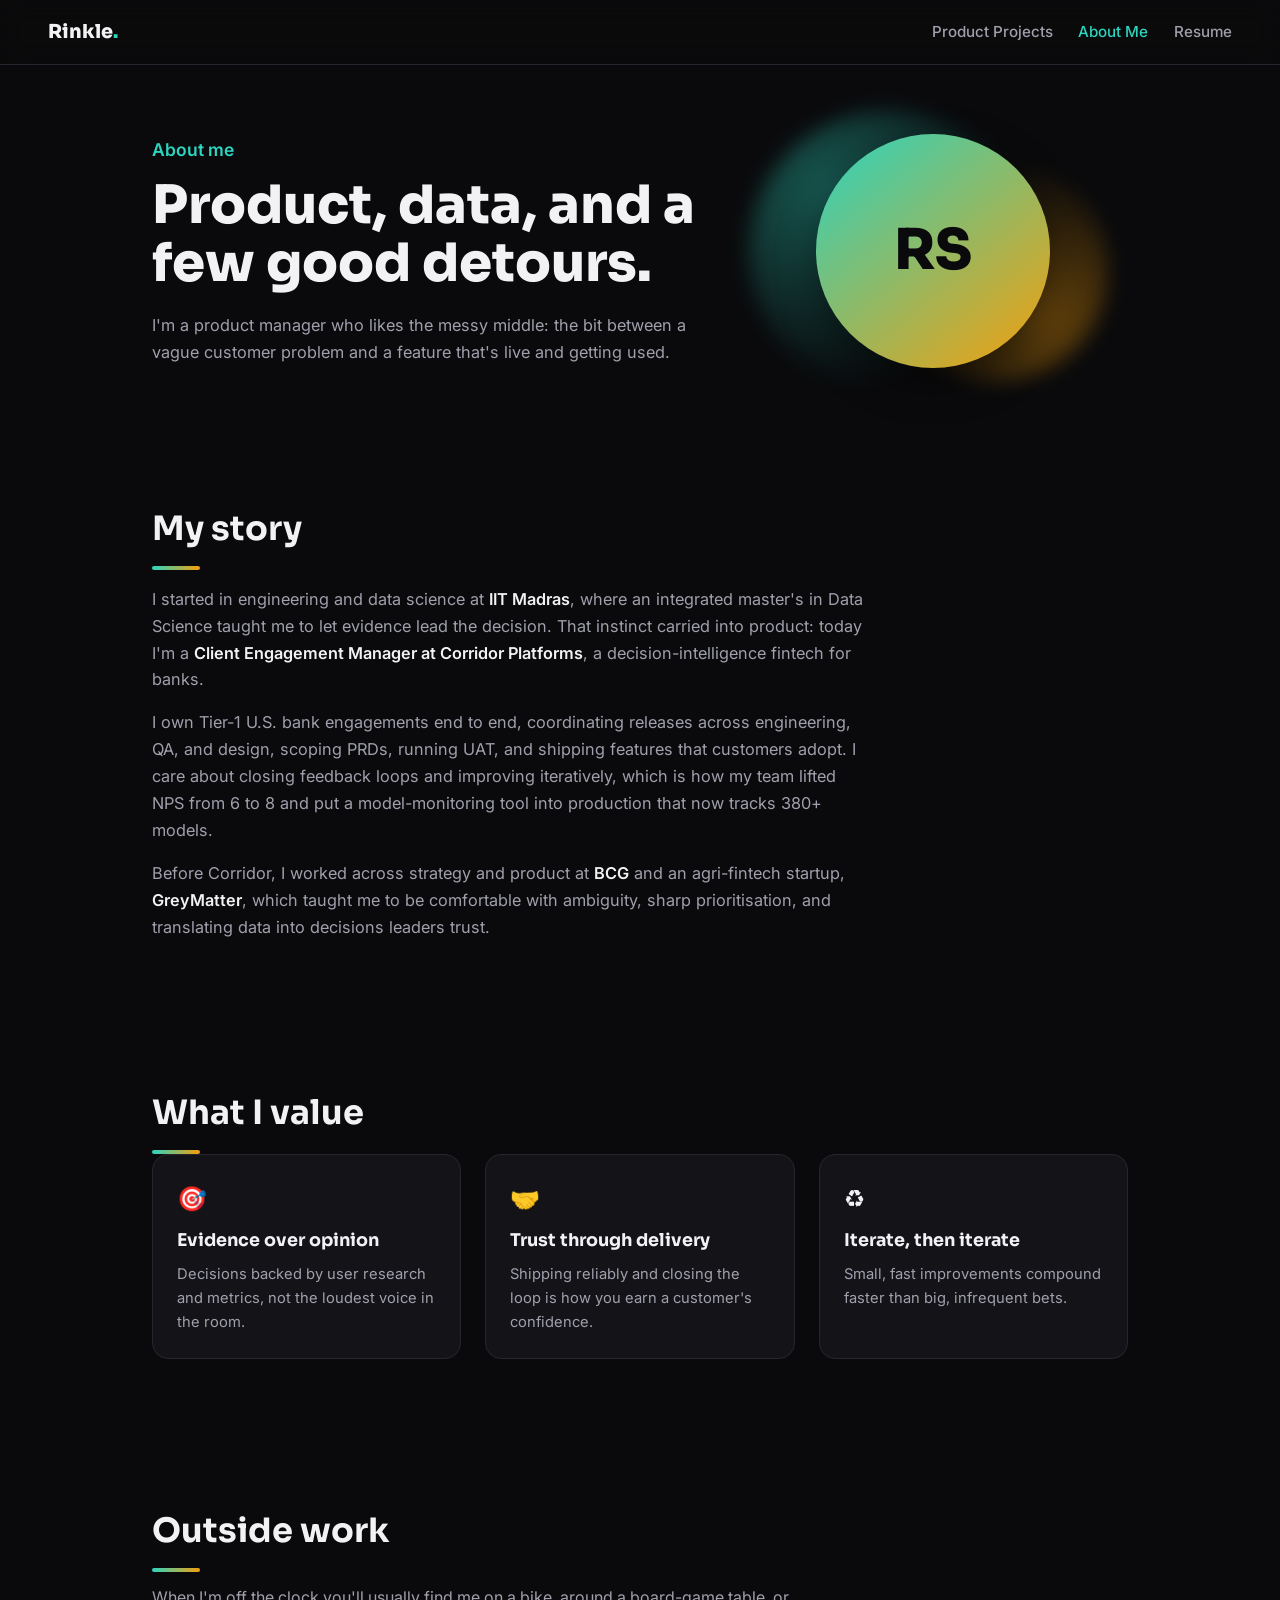
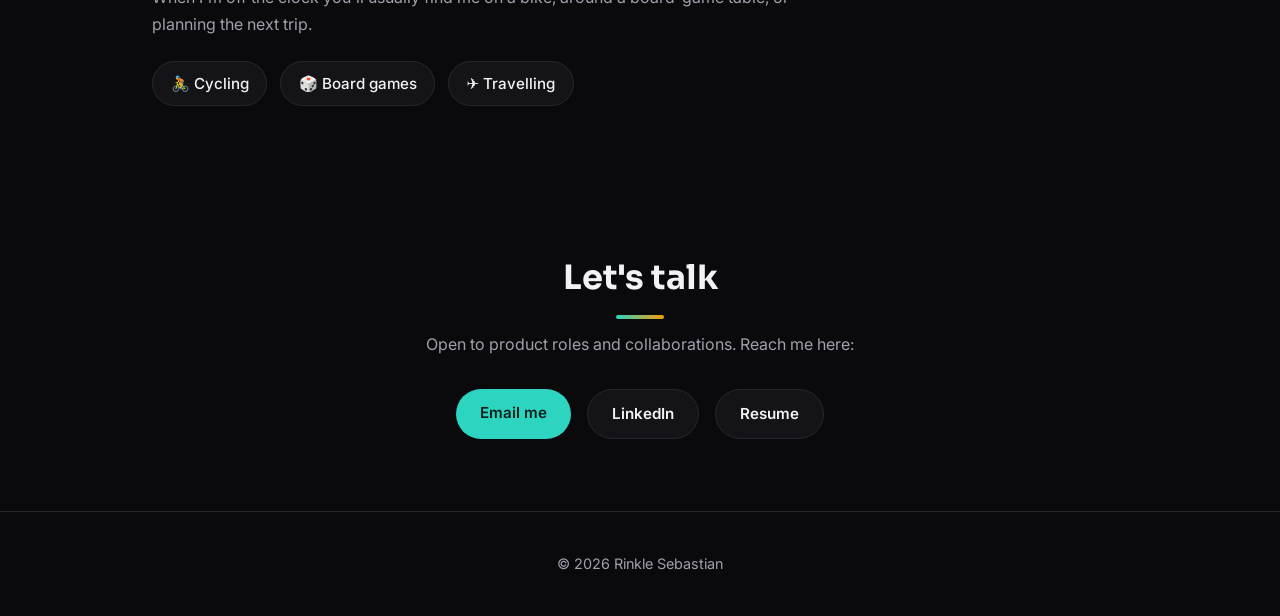
==== about.html @ 7cf520bb "Black theme, multi-page (Home/About/Resume), condensed home, PDF download Co-Authored-By: Claude Opu" ====
<!DOCTYPE html>
<html lang="en">
<head>
  <meta charset="UTF-8" />
  <meta name="viewport" content="width=device-width, initial-scale=1.0" />
  <title>About | Rinkle Sebastian</title>
  <meta name="description" content="About Rinkle Sebastian — product manager, data scientist, and the things I do outside work." />
  <link rel="preconnect" href="https://fonts.googleapis.com" />
  <link rel="preconnect" href="https://fonts.gstatic.com" crossorigin />
  <link href="https://fonts.googleapis.com/css2?family=Sora:wght@400;600;700;800&family=Inter:wght@400;500;600&display=swap" rel="stylesheet" />
  <link rel="stylesheet" href="styles.css" />
</head>
<body>
  <header class="nav">
    <a href="index.html" class="nav__brand">Rinkle<span>.</span></a>
    <nav class="nav__links">
      <a href="index.html#projects">Product Projects</a>
      <a href="about.html" class="is-active">About Me</a>
      <a href="resume.html">Resume</a>
    </nav>
  </header>

  <main id="top">
    <section class="page-hero">
      <div class="page-hero__text">
        <p class="hero__eyebrow">About me</p>
        <h1 class="hero__title">Product, data, and a few good detours.</h1>
        <p class="hero__sub">
          I'm a product manager who likes the messy middle: the bit between a vague customer
          problem and a feature that's live and getting used.
        </p>
      </div>
      <div class="hero__visual hero__visual--sm">
        <div class="blob blob--1" aria-hidden="true"></div>
        <div class="blob blob--2" aria-hidden="true"></div>
        <div class="portrait">
          <img src="assets/rinkle.png" alt="Rinkle Sebastian" class="portrait__img" onerror="this.style.display='none';this.parentNode.classList.add('portrait--fallback');" />
          <span class="portrait__fallback" aria-hidden="true">RS</span>
        </div>
      </div>
    </section>

    <section class="section prose">
      <h2 class="section__title">My story</h2>
      <p>
        I started in engineering and data science at <strong>IIT Madras</strong>, where an
        integrated master's in Data Science taught me to let evidence lead the decision. That
        instinct carried into product: today I'm a <strong>Client Engagement Manager at
        Corridor Platforms</strong>, a decision-intelligence fintech for banks.
      </p>
      <p>
        I own Tier-1 U.S. bank engagements end to end, coordinating releases across
        engineering, QA, and design, scoping PRDs, running UAT, and shipping features that
        customers adopt. I care about closing feedback loops and improving iteratively, which
        is how my team lifted NPS from 6 to 8 and put a model-monitoring tool into production
        that now tracks 380+ models.
      </p>
      <p>
        Before Corridor, I worked across strategy and product at <strong>BCG</strong> and an
        agri-fintech startup, <strong>GreyMatter</strong>, which taught me to be comfortable
        with ambiguity, sharp prioritisation, and translating data into decisions leaders trust.
      </p>
    </section>

    <section class="section">
      <h2 class="section__title">What I value</h2>
      <div class="grid grid--values">
        <div class="value-card">
          <span class="do-card__icon">🎯</span>
          <h3>Evidence over opinion</h3>
          <p>Decisions backed by user research and metrics, not the loudest voice in the room.</p>
        </div>
        <div class="value-card">
          <span class="do-card__icon">🤝</span>
          <h3>Trust through delivery</h3>
          <p>Shipping reliably and closing the loop is how you earn a customer's confidence.</p>
        </div>
        <div class="value-card">
          <span class="do-card__icon">♻️</span>
          <h3>Iterate, then iterate</h3>
          <p>Small, fast improvements compound faster than big, infrequent bets.</p>
        </div>
      </div>
    </section>

    <section class="section">
      <h2 class="section__title">Outside work</h2>
      <p class="section__lead" style="max-width:640px">
        When I'm off the clock you'll usually find me on a bike, around a board-game table,
        or planning the next trip.
      </p>
      <div class="interests">
        <span class="interest">🚴 Cycling</span>
        <span class="interest">🎲 Board games</span>
        <span class="interest">✈️ Travelling</span>
      </div>
    </section>

    <section class="section section--contact">
      <h2 class="section__title">Let's talk</h2>
      <p class="contact__lead">Open to product roles and collaborations. Reach me here:</p>
      <div class="contact__links">
        <a href="mailto:rinklesebastian12@gmail.com" class="btn btn--primary">Email me</a>
        <a href="https://linkedin.com/in/rinkle-sebastian" class="btn btn--ghost" target="_blank" rel="noopener">LinkedIn</a>
        <a href="resume.html" class="btn btn--ghost">Resume</a>
      </div>
    </section>
  </main>

  <footer class="footer">
    <p>&copy; <span id="year"></span> Rinkle Sebastian</p>
  </footer>

  <script src="script.js"></script>
</body>
</html>
---- styles.css ----
:root {
  --bg: #0a0a0c;
  --surface: #141418;
  --surface-2: #1c1c22;
  --text: #f2f2f4;
  --muted: #a0a0ad;
  --teal: #2dd4bf;
  --teal-dark: #14b8a6;
  --amber: #f59e0b;
  --coral: #ff7a59;
  --border: #26262e;
  --radius: 16px;
  --maxw: 1040px;
  --shadow: 0 14px 40px rgba(0, 0, 0, 0.45);
}

* { box-sizing: border-box; margin: 0; padding: 0; }
html { scroll-behavior: smooth; }

body {
  font-family: "Inter", system-ui, -apple-system, sans-serif;
  background: var(--bg);
  color: var(--text);
  line-height: 1.65;
  -webkit-font-smoothing: antialiased;
}
h1, h2, h3, h4, .nav__brand { font-family: "Sora", "Inter", sans-serif; }
strong { color: var(--text); font-weight: 600; }
a { color: var(--teal); }

/* Nav */
.nav {
  position: sticky;
  top: 0;
  z-index: 50;
  display: flex;
  align-items: center;
  justify-content: space-between;
  gap: 1rem;
  padding: 1rem clamp(1rem, 5vw, 3rem);
  background: color-mix(in srgb, var(--bg) 80%, transparent);
  backdrop-filter: blur(12px);
  border-bottom: 1px solid var(--border);
}
.nav__brand { font-weight: 800; font-size: 1.2rem; text-decoration: none; color: var(--text); }
.nav__brand span { color: var(--teal); }
.nav__links { display: flex; gap: 1.6rem; }
.nav__links a {
  text-decoration: none;
  color: var(--muted);
  font-weight: 500;
  font-size: 0.95rem;
  transition: color 0.2s;
}
.nav__links a:hover, .nav__links a.is-active { color: var(--teal); }

/* Layout */
main { max-width: var(--maxw); margin: 0 auto; padding: 0 clamp(1rem, 5vw, 2rem); }
.section { padding: 4.5rem 0; }
.section__head { margin-bottom: 2rem; }
.section__title { font-size: clamp(1.5rem, 4vw, 2.1rem); font-weight: 700; }
.section__title::after {
  content: "";
  display: block;
  width: 48px; height: 4px;
  margin-top: 0.6rem;
  border-radius: 4px;
  background: linear-gradient(90deg, var(--teal), var(--amber));
}
.section__lead { color: var(--muted); margin-top: 0.75rem; }
.inline-link { color: var(--teal); }
.link-arrow { display: inline-block; margin-top: 1rem; color: var(--teal); text-decoration: none; font-weight: 600; }
.link-arrow:hover { color: var(--amber); }

/* Hero */
.hero {
  display: grid;
  grid-template-columns: 1.3fr 1fr;
  gap: 2.5rem;
  align-items: center;
  padding: 4.5rem 0 4rem;
}
.hero__eyebrow {
  color: var(--teal);
  font-weight: 600;
  font-size: 1.1rem;
  display: inline-flex;
  align-items: center;
  gap: 0.4rem;
}
.wave { transform-origin: 70% 70%; animation: wave 2.4s ease-in-out infinite; }
@keyframes wave {
  0%, 60%, 100% { transform: rotate(0deg); }
  10%, 30% { transform: rotate(14deg); }
  20%, 40% { transform: rotate(-8deg); }
}
.hero__title { font-size: clamp(2rem, 5.2vw, 3.3rem); font-weight: 800; line-height: 1.1; margin: 0.75rem 0 1.25rem; }
.hl { position: relative; white-space: nowrap; }
.hl::after {
  content: ""; position: absolute; left: -2px; right: -2px; bottom: 0.05em;
  height: 0.32em; z-index: -1; border-radius: 3px;
}
.hl--teal::after { background: color-mix(in srgb, var(--teal) 35%, transparent); }
.hl--amber::after { background: color-mix(in srgb, var(--amber) 40%, transparent); }
.hero__sub { color: var(--muted); max-width: 540px; font-size: 1.02rem; }
.hero__cta { display: flex; gap: 0.8rem; flex-wrap: wrap; margin-top: 1.75rem; }

/* Hero visual */
.hero__visual { position: relative; display: grid; place-items: center; min-height: 320px; }
.hero__visual--sm { min-height: 260px; }
.blob { position: absolute; border-radius: 50%; filter: blur(10px); opacity: 0.4; z-index: 0; }
.blob--1 {
  width: 280px; height: 280px;
  background: radial-gradient(circle at 30% 30%, var(--teal), transparent 70%);
  top: -10px; left: 10px; animation: float1 9s ease-in-out infinite;
}
.blob--2 {
  width: 220px; height: 220px;
  background: radial-gradient(circle at 70% 70%, var(--amber), transparent 70%);
  bottom: 0; right: 20px; animation: float2 11s ease-in-out infinite;
}
@keyframes float1 { 50% { transform: translate(12px, -14px); } }
@keyframes float2 { 50% { transform: translate(-14px, 10px); } }

.portrait {
  position: relative; z-index: 1;
  width: clamp(220px, 60%, 300px);
  aspect-ratio: 1 / 1;
  border-radius: 50%;
  background: linear-gradient(140deg, var(--teal), var(--amber));
  padding: 5px;
  box-shadow: var(--shadow);
  display: grid; place-items: center;
}
.portrait__img { width: 100%; height: 100%; object-fit: cover; border-radius: 50%; background: var(--surface-2); }
.portrait__fallback { display: none; font-family: "Sora", sans-serif; font-size: 3.5rem; font-weight: 800; color: #0a0a0c; }
.portrait--fallback .portrait__fallback { display: block; }

/* Buttons */
.btn {
  display: inline-block;
  padding: 0.7rem 1.5rem;
  border-radius: 999px;
  text-decoration: none;
  font-weight: 600;
  font-size: 0.95rem;
  transition: transform 0.15s, box-shadow 0.2s, background 0.2s, color 0.2s, border-color 0.2s;
}
.btn--primary { background: var(--teal); color: #06201d; }
.btn--primary:hover { transform: translateY(-2px); background: var(--teal-dark); box-shadow: 0 8px 24px rgba(45, 212, 191, 0.3); }
.btn--ghost { background: var(--surface); color: var(--text); border: 1px solid var(--border); }
.btn--ghost:hover { transform: translateY(-2px); border-color: var(--teal); color: var(--teal); }

/* Split (about + what I do) */
.split { display: grid; grid-template-columns: 1fr 1fr; gap: 2.5rem; align-items: start; }
.split__intro p { color: var(--muted); margin-top: 1rem; }
.split__cards { display: flex; flex-direction: column; gap: 1rem; }
.do-card {
  background: var(--surface);
  border: 1px solid var(--border);
  border-radius: var(--radius);
  padding: 1.3rem 1.5rem;
  transition: transform 0.2s, border-color 0.2s;
}
.do-card:hover { transform: translateX(4px); border-color: var(--teal); }
.do-card__icon { font-size: 1.5rem; }
.do-card h3 { margin: 0.4rem 0 0.3rem; font-size: 1.1rem; }
.do-card p { color: var(--muted); font-size: 0.92rem; }

/* Project cards */
.grid { display: grid; gap: 1.5rem; }
.grid--projects { grid-template-columns: repeat(auto-fill, minmax(300px, 1fr)); }
.pcard {
  background: var(--surface);
  border: 1px solid var(--border);
  border-radius: var(--radius);
  overflow: hidden;
  box-shadow: var(--shadow);
  transition: transform 0.2s, border-color 0.2s;
}
.pcard:hover { transform: translateY(-5px); border-color: var(--teal); }
.pcard__media {
  height: 130px;
  position: relative;
  display: flex;
  align-items: flex-end;
  padding: 1rem;
}
.pcard__media--a { background: linear-gradient(135deg, #0f766e, #134e4a); }
.pcard__media--b { background: linear-gradient(135deg, #b45309, #78350f); }
.pcard__media--c { background: linear-gradient(135deg, #0e7490, #155e75); }
.pcard__media--d { background: linear-gradient(135deg, #6d28d9, #4c1d95); }
.pcard__tag {
  background: rgba(0,0,0,0.4);
  color: #fff;
  font-size: 0.75rem;
  font-weight: 600;
  padding: 0.25rem 0.7rem;
  border-radius: 999px;
  backdrop-filter: blur(4px);
}
.pcard__body { padding: 1.3rem 1.4rem 1.5rem; }
.pcard__body h3 { font-size: 1.15rem; margin-bottom: 0.5rem; }
.pcard__body p { color: var(--muted); font-size: 0.92rem; }
.pcard__meta {
  display: flex; justify-content: space-between; align-items: center;
  margin-top: 1rem; font-size: 0.8rem; color: var(--muted);
}
.pcard__soon {
  color: var(--amber);
  background: color-mix(in srgb, var(--amber) 15%, transparent);
  padding: 0.2rem 0.6rem; border-radius: 999px; font-weight: 600;
}

/* Experience list (condensed) */
.exp-list { border-top: 1px solid var(--border); }
.exp-row {
  display: flex; justify-content: space-between; align-items: center; gap: 1rem;
  padding: 1.2rem 0.3rem;
  border-bottom: 1px solid var(--border);
  transition: padding-left 0.2s;
}
.exp-row:hover { padding-left: 0.8rem; }
.exp-row__role h3 { font-size: 1.1rem; }
.exp-row__role p { color: var(--teal); font-size: 0.9rem; }
.exp-row__date { color: var(--muted); font-size: 0.85rem; white-space: nowrap; }

/* Contact */
.section--contact { text-align: center; }
.contact__lead { color: var(--muted); max-width: 520px; margin: 0.75rem auto 2rem; }
.section--contact .section__title::after { margin-left: auto; margin-right: auto; }
.contact__links { display: flex; gap: 1rem; justify-content: center; flex-wrap: wrap; }

/* Footer */
.footer { text-align: center; padding: 2.5rem 1rem; color: var(--muted); font-size: 0.9rem; border-top: 1px solid var(--border); }

/* ===== About page ===== */
.page-hero {
  display: grid; grid-template-columns: 1.4fr 1fr; gap: 2.5rem; align-items: center;
  padding: 3.5rem 0 3rem;
}
.prose { max-width: 720px; }
.prose p { color: var(--muted); margin-top: 1rem; font-size: 1.02rem; }
.grid--values { grid-template-columns: repeat(auto-fit, minmax(240px, 1fr)); }
.value-card {
  background: var(--surface); border: 1px solid var(--border); border-radius: var(--radius);
  padding: 1.5rem; transition: transform 0.2s, border-color 0.2s;
}
.value-card:hover { transform: translateY(-4px); border-color: var(--teal); }
.value-card h3 { margin: 0.5rem 0 0.4rem; font-size: 1.1rem; }
.value-card p { color: var(--muted); font-size: 0.92rem; }
.interests { display: flex; flex-wrap: wrap; gap: 0.8rem; margin-top: 1.5rem; }
.interest {
  background: var(--surface); border: 1px solid var(--border);
  padding: 0.55rem 1.1rem; border-radius: 999px; font-weight: 500; font-size: 0.95rem;
}

/* ===== Resume page ===== */
.resume { max-width: 760px; }
.resume__topbar {
  display: flex; justify-content: space-between; align-items: flex-start; gap: 1.5rem;
  flex-wrap: wrap; padding: 3rem 0 2rem; border-bottom: 1px solid var(--border);
}
.resume__name { font-size: clamp(1.8rem, 5vw, 2.4rem); }
.resume__role { color: var(--teal); font-weight: 600; margin-top: 0.2rem; }
.resume__contact { color: var(--muted); font-size: 0.9rem; margin-top: 0.4rem; }
.resume__contact a { color: var(--muted); text-decoration: none; }
.resume__contact a:hover { color: var(--teal); }
.resume__download { white-space: nowrap; }
.resume__section { padding: 2.2rem 0; border-bottom: 1px solid var(--border); }
.resume__heading {
  font-size: 0.85rem; text-transform: uppercase; letter-spacing: 0.12em;
  color: var(--amber); margin-bottom: 1.5rem;
}
.resume__entry { margin-bottom: 1.8rem; }
.resume__entry:last-child { margin-bottom: 0; }
.resume__entry-head { display: flex; justify-content: space-between; align-items: baseline; gap: 1rem; flex-wrap: wrap; }
.resume__entry-head h3 { font-size: 1.15rem; }
.resume__date { color: var(--muted); font-size: 0.85rem; white-space: nowrap; }
.resume__org { color: var(--text); font-weight: 600; font-size: 0.95rem; margin-top: 0.2rem; }
.resume__note { color: var(--muted); font-size: 0.88rem; font-style: italic; margin-top: 0.1rem; }
.resume__entry ul { list-style: none; margin-top: 0.8rem; display: flex; flex-direction: column; gap: 0.45rem; }
.resume__entry li { color: var(--muted); font-size: 0.92rem; padding-left: 1.3rem; position: relative; }
.resume__entry li::before { content: "▸"; position: absolute; left: 0; color: var(--teal); }
.resume__skills { display: grid; grid-template-columns: repeat(auto-fit, minmax(260px, 1fr)); gap: 1.3rem; }
.resume__skills h4 { color: var(--teal); font-size: 0.95rem; margin-bottom: 0.3rem; }
.resume__skills p { color: var(--muted); font-size: 0.9rem; }
.resume__footer-cta { display: flex; gap: 1rem; flex-wrap: wrap; padding: 2.2rem 0; }

/* Responsive */
@media (max-width: 760px) {
  .hero, .page-hero, .split { grid-template-columns: 1fr; }
  .hero__visual, .page-hero .hero__visual { order: -1; min-height: 240px; }
  .nav__links { gap: 1rem; font-size: 0.85rem; }
}
@media (prefers-reduced-motion: reduce) {
  .blob--1, .blob--2, .wave { animation: none; }
}
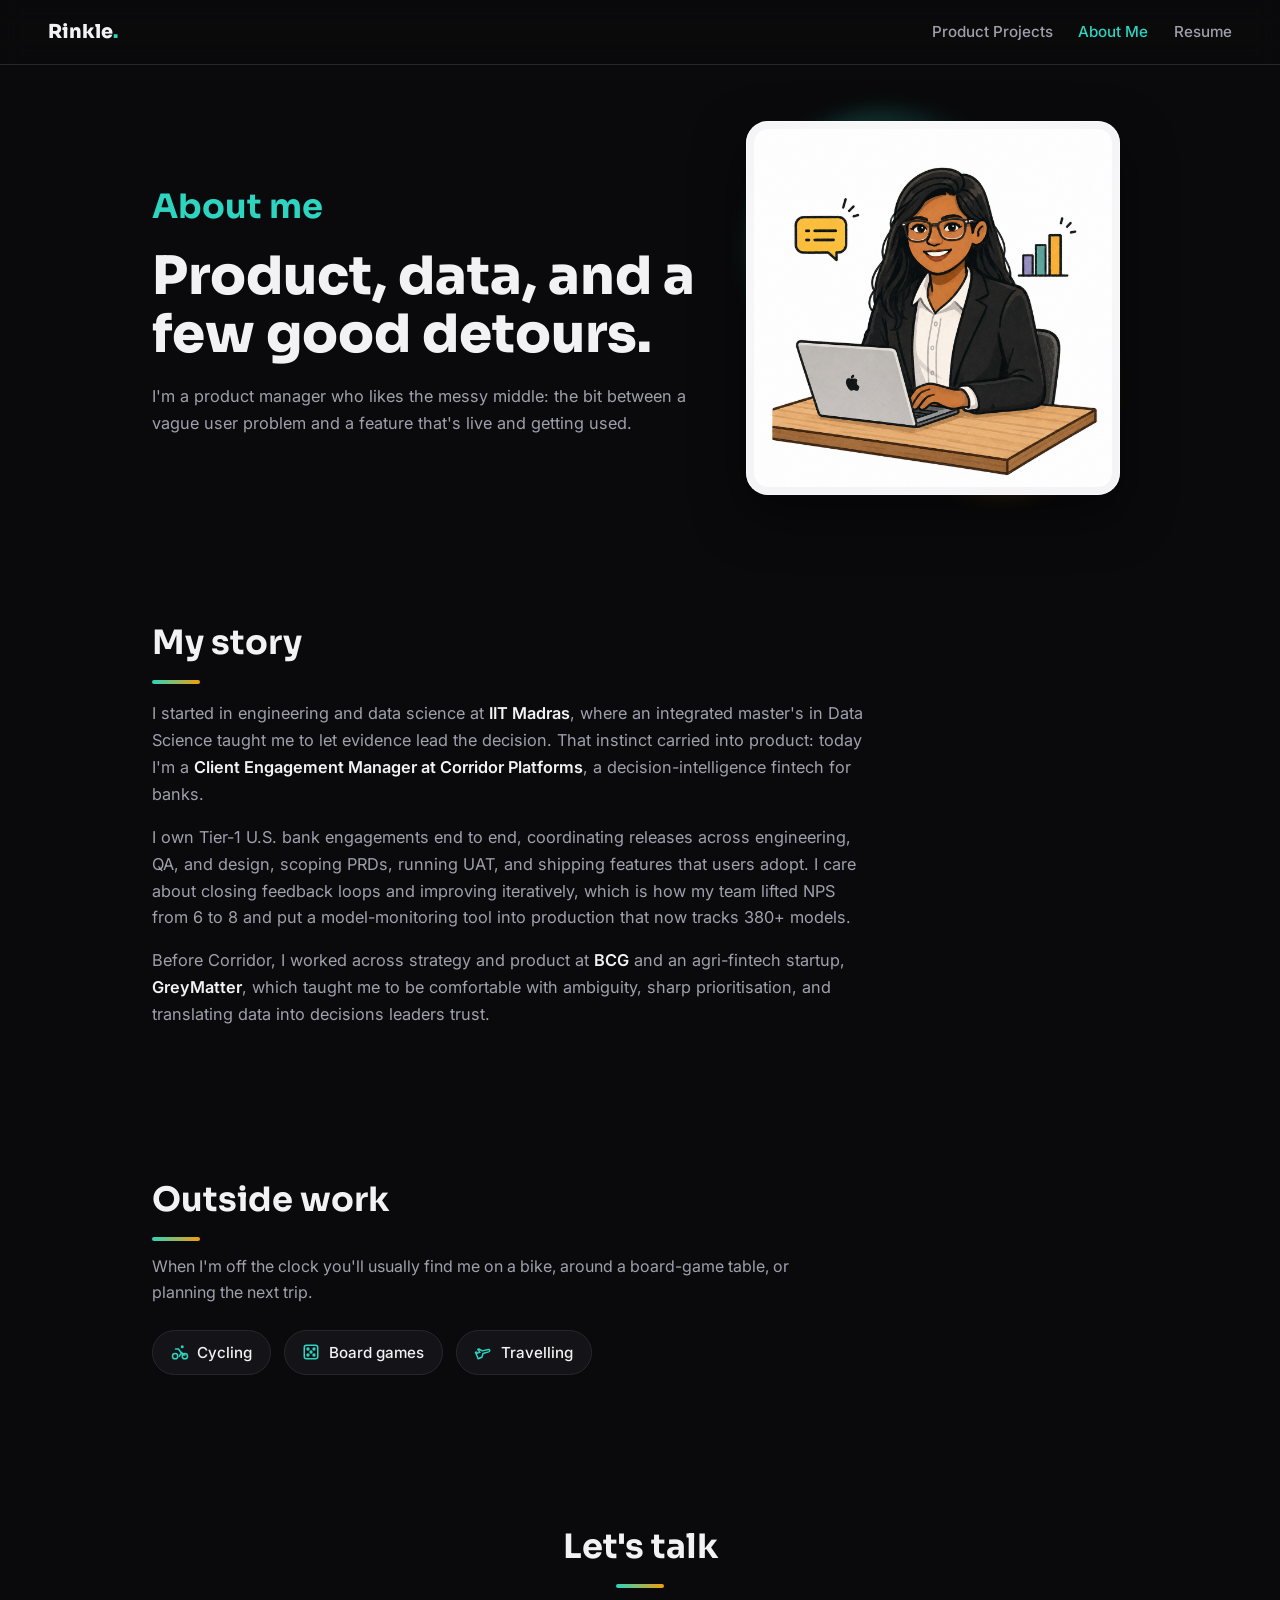
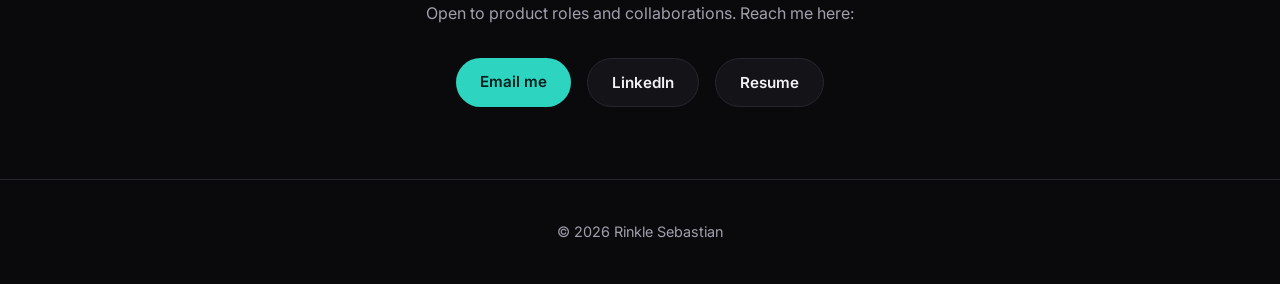
==== commit 91d12aa7: "Add illustration, SVG icons inline with titles, bigger greeting, user copy, drop What I value Co-Aut" ====
--- a/about.html
+++ b/about.html
@@ -26,17 +26,14 @@
         <p class="hero__eyebrow">About me</p>
         <h1 class="hero__title">Product, data, and a few good detours.</h1>
         <p class="hero__sub">
-          I'm a product manager who likes the messy middle: the bit between a vague customer
+          I'm a product manager who likes the messy middle: the bit between a vague user
           problem and a feature that's live and getting used.
         </p>
       </div>
       <div class="hero__visual hero__visual--sm">
         <div class="blob blob--1" aria-hidden="true"></div>
         <div class="blob blob--2" aria-hidden="true"></div>
-        <div class="portrait">
-          <img src="assets/rinkle.png" alt="Rinkle Sebastian" class="portrait__img" onerror="this.style.display='none';this.parentNode.classList.add('portrait--fallback');" />
-          <span class="portrait__fallback" aria-hidden="true">RS</span>
-        </div>
+        <img src="assets/rinkle.png" alt="Illustration of Rinkle Sebastian working at a laptop" class="illus" />
       </div>
     </section>
 
@@ -51,7 +48,7 @@
       <p>
         I own Tier-1 U.S. bank engagements end to end, coordinating releases across
         engineering, QA, and design, scoping PRDs, running UAT, and shipping features that
-        customers adopt. I care about closing feedback loops and improving iteratively, which
+        users adopt. I care about closing feedback loops and improving iteratively, which
         is how my team lifted NPS from 6 to 8 and put a model-monitoring tool into production
         that now tracks 380+ models.
       </p>
@@ -63,36 +60,24 @@
     </section>
 
     <section class="section">
-      <h2 class="section__title">What I value</h2>
-      <div class="grid grid--values">
-        <div class="value-card">
-          <span class="do-card__icon">🎯</span>
-          <h3>Evidence over opinion</h3>
-          <p>Decisions backed by user research and metrics, not the loudest voice in the room.</p>
-        </div>
-        <div class="value-card">
-          <span class="do-card__icon">🤝</span>
-          <h3>Trust through delivery</h3>
-          <p>Shipping reliably and closing the loop is how you earn a customer's confidence.</p>
-        </div>
-        <div class="value-card">
-          <span class="do-card__icon">♻️</span>
-          <h3>Iterate, then iterate</h3>
-          <p>Small, fast improvements compound faster than big, infrequent bets.</p>
-        </div>
-      </div>
-    </section>
-
-    <section class="section">
       <h2 class="section__title">Outside work</h2>
       <p class="section__lead" style="max-width:640px">
         When I'm off the clock you'll usually find me on a bike, around a board-game table,
         or planning the next trip.
       </p>
       <div class="interests">
-        <span class="interest">🚴 Cycling</span>
-        <span class="interest">🎲 Board games</span>
-        <span class="interest">✈️ Travelling</span>
+        <span class="interest">
+          <svg viewBox="0 0 24 24" fill="none" stroke="currentColor" stroke-width="2" stroke-linecap="round" stroke-linejoin="round" aria-hidden="true"><circle cx="5.5" cy="17.5" r="3.5"></circle><circle cx="18.5" cy="17.5" r="3.5"></circle><path d="M15 6a1 1 0 100-2 1 1 0 000 2zm-3.8 11.5l3-5 2.3 3.5h2M6 8h4l4.5 6.5"></path></svg>
+          Cycling
+        </span>
+        <span class="interest">
+          <svg viewBox="0 0 24 24" fill="none" stroke="currentColor" stroke-width="2" stroke-linecap="round" stroke-linejoin="round" aria-hidden="true"><rect x="3" y="3" width="18" height="18" rx="3"></rect><circle cx="8" cy="8" r="1.2" fill="currentColor"></circle><circle cx="16" cy="8" r="1.2" fill="currentColor"></circle><circle cx="8" cy="16" r="1.2" fill="currentColor"></circle><circle cx="16" cy="16" r="1.2" fill="currentColor"></circle><circle cx="12" cy="12" r="1.2" fill="currentColor"></circle></svg>
+          Board games
+        </span>
+        <span class="interest">
+          <svg viewBox="0 0 24 24" fill="none" stroke="currentColor" stroke-width="2" stroke-linecap="round" stroke-linejoin="round" aria-hidden="true"><path d="M10.5 19l1.5-5 7.5-2.2c.9-.3 1.5-1 1.5-1.8 0-1-.9-1.7-1.9-1.4L11 10.5 6.5 8 5 8.5l3 4-3.5 1L3 12l-1 .5L4 17l1.5 4z"></path></svg>
+          Travelling
+        </span>
       </div>
     </section>
 
--- a/styles.css
+++ b/styles.css
@@ -82,11 +82,12 @@
 }
 .hero__eyebrow {
   color: var(--teal);
-  font-weight: 600;
-  font-size: 1.1rem;
+  font-weight: 700;
+  font-size: clamp(1.5rem, 3.5vw, 2.1rem);
   display: inline-flex;
   align-items: center;
-  gap: 0.4rem;
+  gap: 0.5rem;
+  font-family: "Sora", sans-serif;
 }
 .wave { transform-origin: 70% 70%; animation: wave 2.4s ease-in-out infinite; }
 @keyframes wave {
@@ -122,19 +123,17 @@
 @keyframes float1 { 50% { transform: translate(12px, -14px); } }
 @keyframes float2 { 50% { transform: translate(-14px, 10px); } }
 
-.portrait {
-  position: relative; z-index: 1;
-  width: clamp(220px, 60%, 300px);
-  aspect-ratio: 1 / 1;
-  border-radius: 50%;
-  background: linear-gradient(140deg, var(--teal), var(--amber));
-  padding: 5px;
-  box-shadow: var(--shadow);
-  display: grid; place-items: center;
-}
-.portrait__img { width: 100%; height: 100%; object-fit: cover; border-radius: 50%; background: var(--surface-2); }
-.portrait__fallback { display: none; font-family: "Sora", sans-serif; font-size: 3.5rem; font-weight: 800; color: #0a0a0c; }
-.portrait--fallback .portrait__fallback { display: block; }
+/* Illustration on a soft light panel so the white bg reads as intentional */
+.illus {
+  position: relative;
+  z-index: 1;
+  width: clamp(260px, 96%, 420px);
+  height: auto;
+  border-radius: 22px;
+  padding: 0.5rem;
+  background: radial-gradient(circle at 50% 40%, #ffffff 0%, #f4f4f6 80%);
+  box-shadow: 0 20px 50px rgba(0, 0, 0, 0.5), inset 0 0 0 1px rgba(255, 255, 255, 0.6);
+}
 
 /* Buttons */
 .btn {
@@ -163,8 +162,18 @@
   transition: transform 0.2s, border-color 0.2s;
 }
 .do-card:hover { transform: translateX(4px); border-color: var(--teal); }
-.do-card__icon { font-size: 1.5rem; }
-.do-card h3 { margin: 0.4rem 0 0.3rem; font-size: 1.1rem; }
+.do-card__head { display: flex; align-items: center; gap: 0.7rem; margin-bottom: 0.5rem; }
+.do-card__icon {
+  display: inline-grid;
+  place-items: center;
+  width: 38px; height: 38px;
+  border-radius: 10px;
+  background: color-mix(in srgb, var(--teal) 15%, transparent);
+  color: var(--teal);
+  flex: 0 0 auto;
+}
+.do-card__icon svg { width: 20px; height: 20px; }
+.do-card h3 { font-size: 1.1rem; }
 .do-card p { color: var(--muted); font-size: 0.92rem; }
 
 /* Project cards */
@@ -241,19 +250,13 @@
 }
 .prose { max-width: 720px; }
 .prose p { color: var(--muted); margin-top: 1rem; font-size: 1.02rem; }
-.grid--values { grid-template-columns: repeat(auto-fit, minmax(240px, 1fr)); }
-.value-card {
-  background: var(--surface); border: 1px solid var(--border); border-radius: var(--radius);
-  padding: 1.5rem; transition: transform 0.2s, border-color 0.2s;
-}
-.value-card:hover { transform: translateY(-4px); border-color: var(--teal); }
-.value-card h3 { margin: 0.5rem 0 0.4rem; font-size: 1.1rem; }
-.value-card p { color: var(--muted); font-size: 0.92rem; }
 .interests { display: flex; flex-wrap: wrap; gap: 0.8rem; margin-top: 1.5rem; }
 .interest {
+  display: inline-flex; align-items: center; gap: 0.55rem;
   background: var(--surface); border: 1px solid var(--border);
   padding: 0.55rem 1.1rem; border-radius: 999px; font-weight: 500; font-size: 0.95rem;
 }
+.interest svg { width: 18px; height: 18px; color: var(--teal); flex: 0 0 auto; }
 
 /* ===== Resume page ===== */
 .resume { max-width: 760px; }
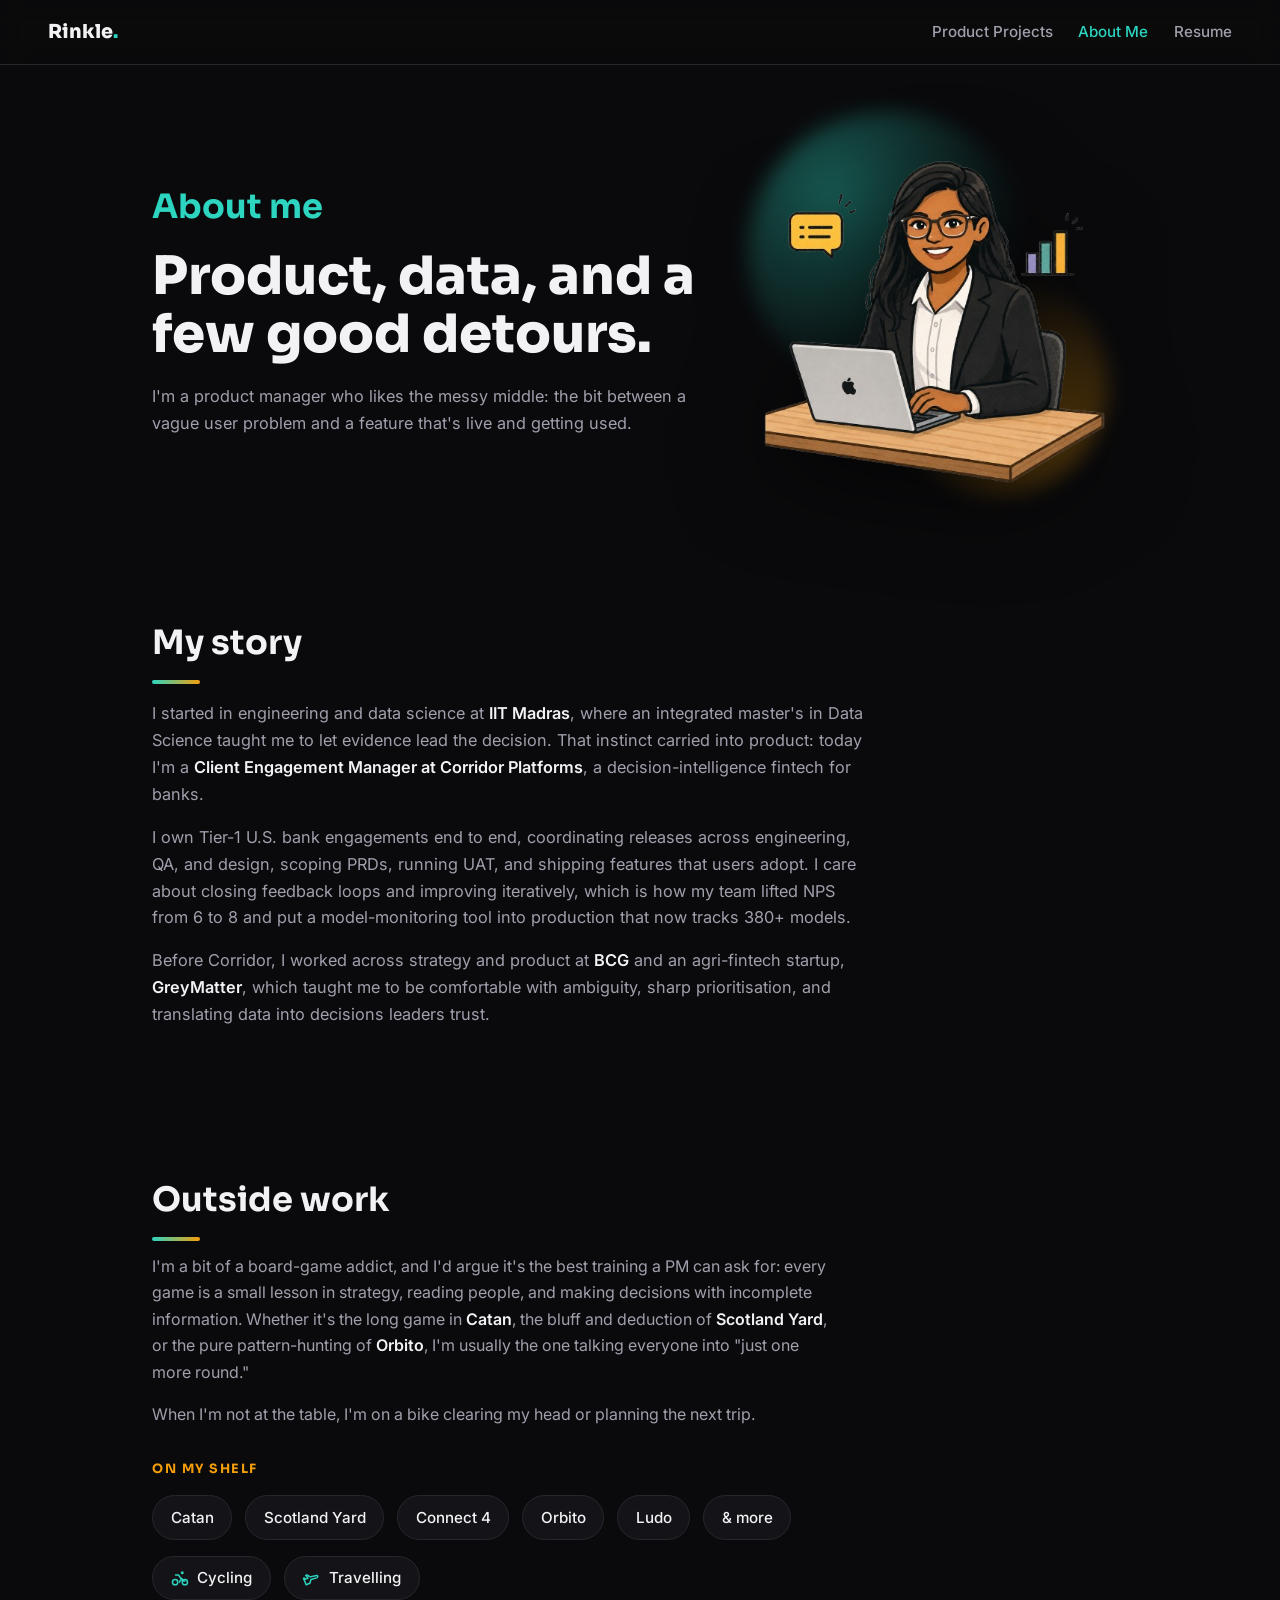
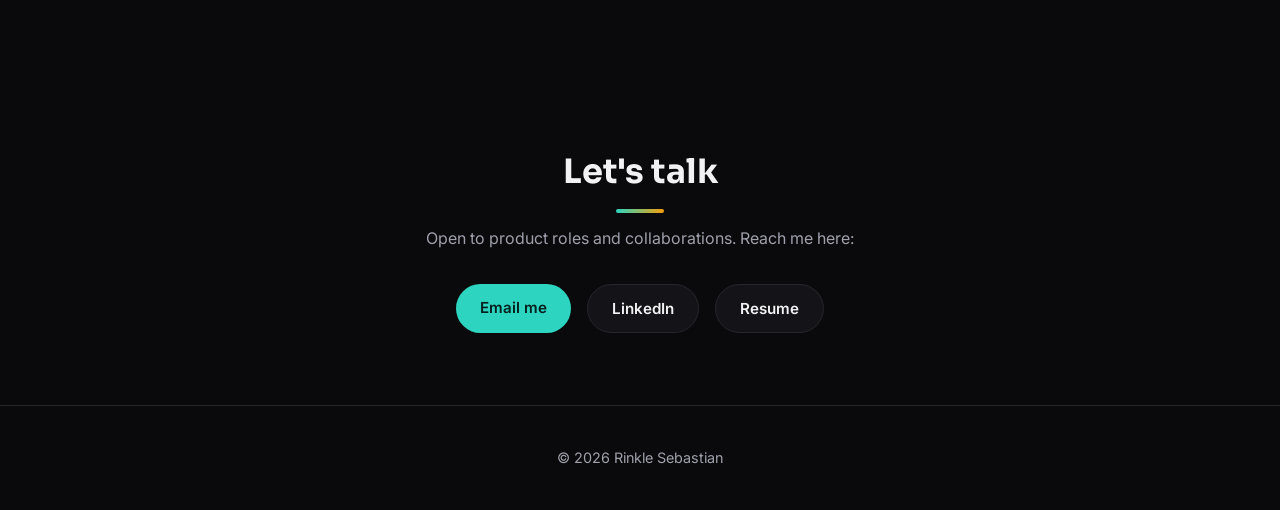
==== commit 4ed88155: "Rewrite Outside Work section with personality + board game collection Co-Authored-By: Claude Opus 4." ====
--- a/about.html
+++ b/about.html
@@ -61,18 +61,31 @@
 
     <section class="section">
       <h2 class="section__title">Outside work</h2>
-      <p class="section__lead" style="max-width:640px">
-        When I'm off the clock you'll usually find me on a bike, around a board-game table,
-        or planning the next trip.
+      <p class="section__lead" style="max-width:680px">
+        I'm a bit of a board-game addict, and I'd argue it's the best training a PM can ask for:
+        every game is a small lesson in strategy, reading people, and making decisions with
+        incomplete information. Whether it's the long game in <strong>Catan</strong>, the bluff
+        and deduction of <strong>Scotland Yard</strong>, or the pure pattern-hunting of
+        <strong>Orbito</strong>, I'm usually the one talking everyone into "just one more round."
       </p>
+      <p class="section__lead" style="max-width:680px; margin-top:1rem">
+        When I'm not at the table, I'm on a bike clearing my head or planning the next trip.
+      </p>
+
+      <h3 class="interests-label">On my shelf</h3>
       <div class="interests">
+        <span class="interest interest--game">Catan</span>
+        <span class="interest interest--game">Scotland Yard</span>
+        <span class="interest interest--game">Connect 4</span>
+        <span class="interest interest--game">Orbito</span>
+        <span class="interest interest--game">Ludo</span>
+        <span class="interest interest--game">&amp; more</span>
+      </div>
+
+      <div class="interests" style="margin-top:1rem">
         <span class="interest">
           <svg viewBox="0 0 24 24" fill="none" stroke="currentColor" stroke-width="2" stroke-linecap="round" stroke-linejoin="round" aria-hidden="true"><circle cx="5.5" cy="17.5" r="3.5"></circle><circle cx="18.5" cy="17.5" r="3.5"></circle><path d="M15 6a1 1 0 100-2 1 1 0 000 2zm-3.8 11.5l3-5 2.3 3.5h2M6 8h4l4.5 6.5"></path></svg>
           Cycling
-        </span>
-        <span class="interest">
-          <svg viewBox="0 0 24 24" fill="none" stroke="currentColor" stroke-width="2" stroke-linecap="round" stroke-linejoin="round" aria-hidden="true"><rect x="3" y="3" width="18" height="18" rx="3"></rect><circle cx="8" cy="8" r="1.2" fill="currentColor"></circle><circle cx="16" cy="8" r="1.2" fill="currentColor"></circle><circle cx="8" cy="16" r="1.2" fill="currentColor"></circle><circle cx="16" cy="16" r="1.2" fill="currentColor"></circle><circle cx="12" cy="12" r="1.2" fill="currentColor"></circle></svg>
-          Board games
         </span>
         <span class="interest">
           <svg viewBox="0 0 24 24" fill="none" stroke="currentColor" stroke-width="2" stroke-linecap="round" stroke-linejoin="round" aria-hidden="true"><path d="M10.5 19l1.5-5 7.5-2.2c.9-.3 1.5-1 1.5-1.8 0-1-.9-1.7-1.9-1.4L11 10.5 6.5 8 5 8.5l3 4-3.5 1L3 12l-1 .5L4 17l1.5 4z"></path></svg>
--- a/styles.css
+++ b/styles.css
@@ -123,16 +123,13 @@
 @keyframes float1 { 50% { transform: translate(12px, -14px); } }
 @keyframes float2 { 50% { transform: translate(-14px, 10px); } }
 
-/* Illustration on a soft light panel so the white bg reads as intentional */
+/* Full-bleed cutout illustration: transparent PNG floats on the dark bg */
 .illus {
   position: relative;
   z-index: 1;
-  width: clamp(260px, 96%, 420px);
+  width: clamp(260px, 96%, 430px);
   height: auto;
-  border-radius: 22px;
-  padding: 0.5rem;
-  background: radial-gradient(circle at 50% 40%, #ffffff 0%, #f4f4f6 80%);
-  box-shadow: 0 20px 50px rgba(0, 0, 0, 0.5), inset 0 0 0 1px rgba(255, 255, 255, 0.6);
+  filter: drop-shadow(0 22px 45px rgba(0, 0, 0, 0.55));
 }
 
 /* Buttons */
@@ -250,7 +247,18 @@
 }
 .prose { max-width: 720px; }
 .prose p { color: var(--muted); margin-top: 1rem; font-size: 1.02rem; }
-.interests { display: flex; flex-wrap: wrap; gap: 0.8rem; margin-top: 1.5rem; }
+.interests-label {
+  margin-top: 2rem;
+  font-size: 0.8rem;
+  text-transform: uppercase;
+  letter-spacing: 0.12em;
+  color: var(--amber);
+}
+.interests { display: flex; flex-wrap: wrap; gap: 0.8rem; margin-top: 0.9rem; }
+.interest--game {
+  border-color: color-mix(in srgb, var(--amber) 45%, var(--border));
+  background: color-mix(in srgb, var(--amber) 10%, var(--surface));
+}
 .interest {
   display: inline-flex; align-items: center; gap: 0.55rem;
   background: var(--surface); border: 1px solid var(--border);
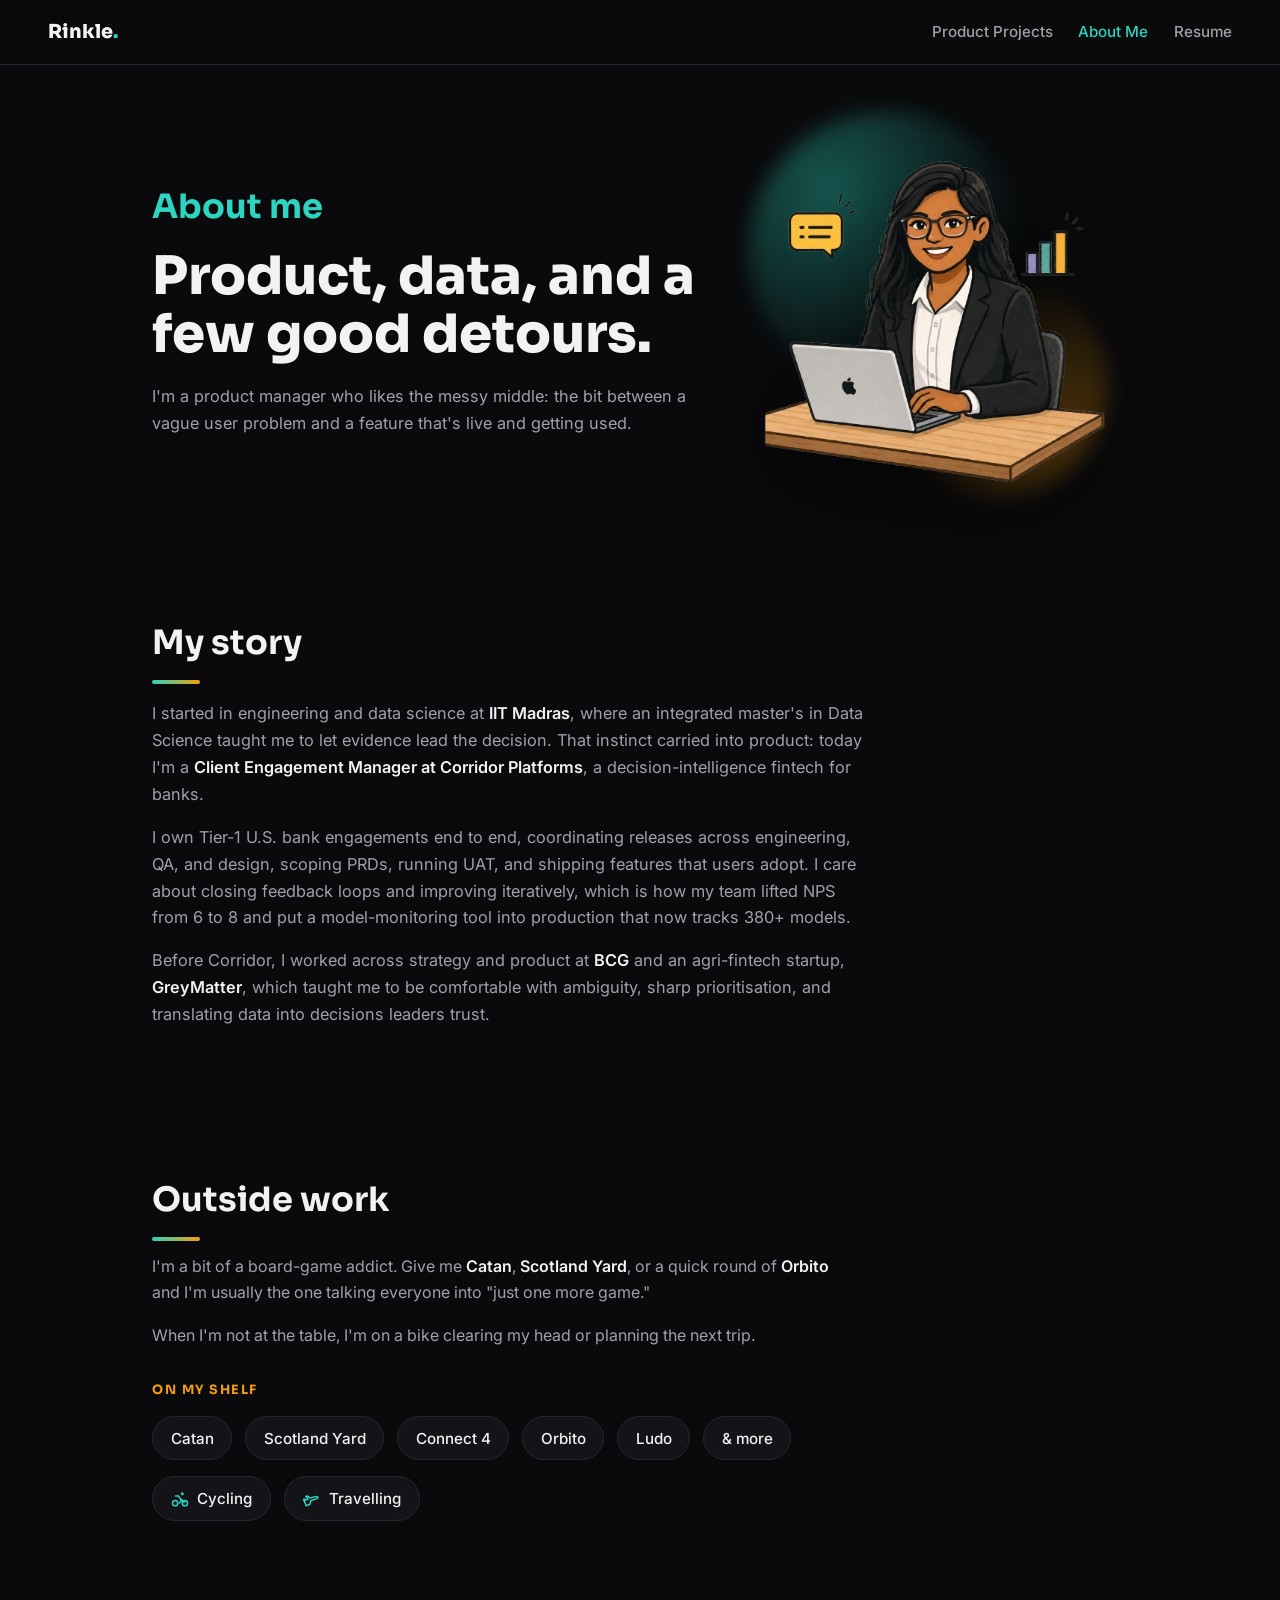
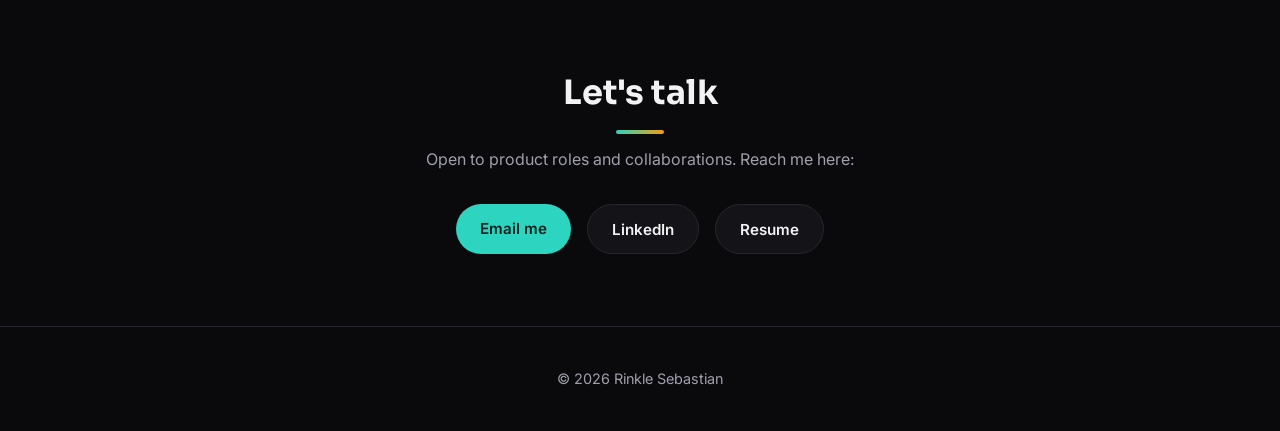
==== commit f9bed1dd: "Lighten Outside Work copy: drop the PM-training framing Co-Authored-By: Claude Opus 4.8 (1M context)" ====
--- a/about.html
+++ b/about.html
@@ -62,11 +62,9 @@
     <section class="section">
       <h2 class="section__title">Outside work</h2>
       <p class="section__lead" style="max-width:680px">
-        I'm a bit of a board-game addict, and I'd argue it's the best training a PM can ask for:
-        every game is a small lesson in strategy, reading people, and making decisions with
-        incomplete information. Whether it's the long game in <strong>Catan</strong>, the bluff
-        and deduction of <strong>Scotland Yard</strong>, or the pure pattern-hunting of
-        <strong>Orbito</strong>, I'm usually the one talking everyone into "just one more round."
+        I'm a bit of a board-game addict. Give me <strong>Catan</strong>,
+        <strong>Scotland Yard</strong>, or a quick round of <strong>Orbito</strong> and I'm
+        usually the one talking everyone into "just one more game."
       </p>
       <p class="section__lead" style="max-width:680px; margin-top:1rem">
         When I'm not at the table, I'm on a bike clearing my head or planning the next trip.
